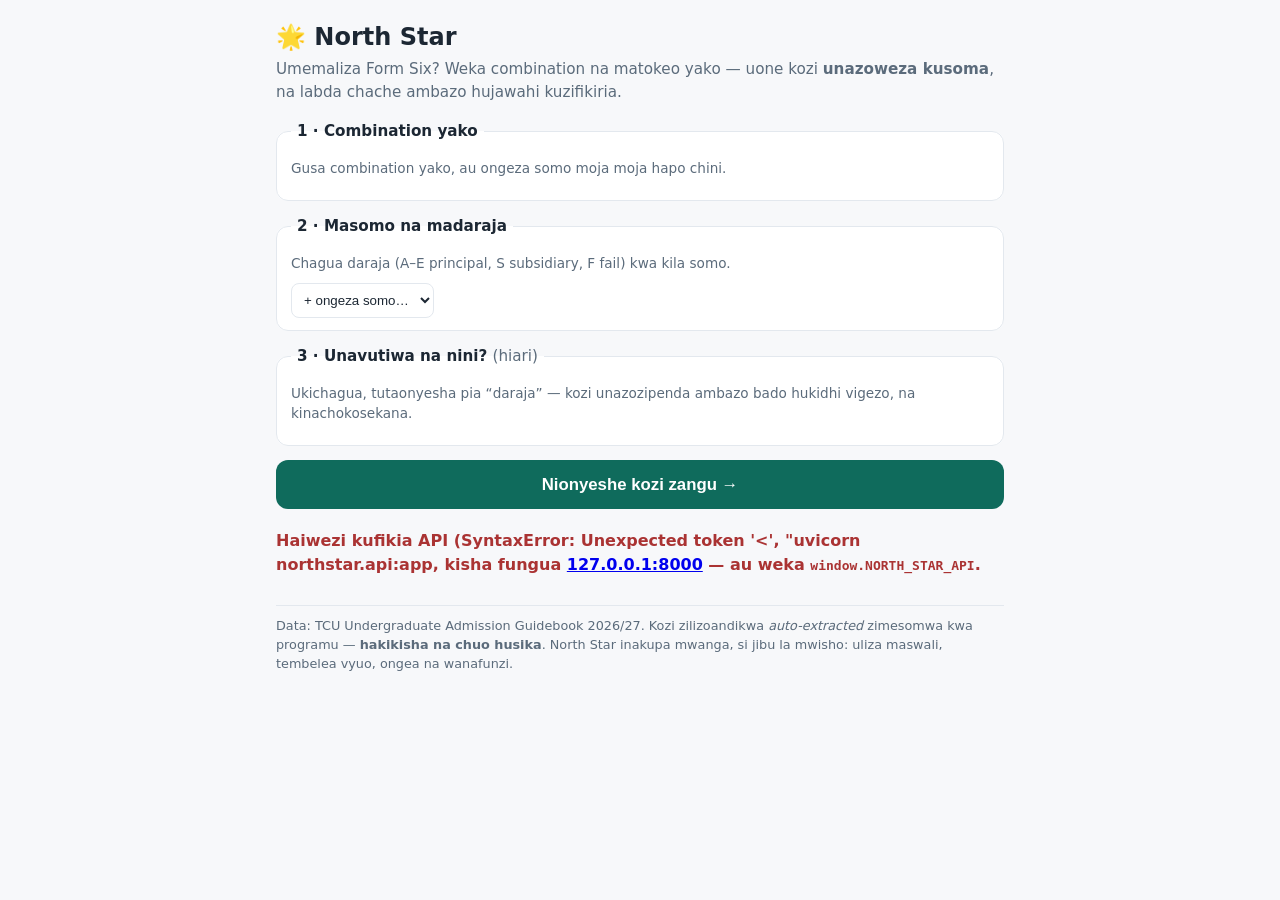
==== web/index.html @ c8abc490 "Move web client out of the backend package; document the project - web/index.html is now its own del" ====
<!doctype html>
<html lang="en">
<head>
<meta charset="utf-8">
<meta name="viewport" content="width=device-width, initial-scale=1">
<title>North Star — chagua kozi yako kwa hekima</title>
<link rel="icon" href="data:image/svg+xml,<svg xmlns='http://www.w3.org/2000/svg' viewBox='0 0 100 100'><text y='.9em' font-size='90'>🌟</text></svg>">
<style>
  :root{
    --bg:#f7f8fa; --card:#ffffff; --ink:#1c2733; --muted:#5b6b7b;
    --line:#e3e8ee; --accent:#0f6b5c; --accent-ink:#ffffff;
    --gold:#b7791f; --bad:#a33; --chip:#eef2f6;
  }
  @media (prefers-color-scheme: dark){
    :root{ --bg:#12181f; --card:#1a222b; --ink:#e8eef4; --muted:#93a3b3;
           --line:#2a3541; --accent:#2fa08c; --chip:#232e3a; --gold:#d9a441; }
  }
  *{box-sizing:border-box} body{margin:0;font-family:system-ui,-apple-system,"Segoe UI",Roboto,sans-serif;
    background:var(--bg);color:var(--ink);line-height:1.5}
  .wrap{max-width:760px;margin:0 auto;padding:16px}
  header h1{font-size:1.5rem;margin:.2rem 0}
  header p{color:var(--muted);margin:.2rem 0 1rem;font-size:.95rem}
  fieldset{border:1px solid var(--line);border-radius:12px;background:var(--card);
    padding:12px 14px;margin:0 0 14px}
  legend{font-weight:600;font-size:.95rem;padding:0 6px}
  .hint{color:var(--muted);font-size:.85rem;margin:.2rem 0 .6rem}
  .chips{display:flex;flex-wrap:wrap;gap:8px}
  .chip{border:1px solid var(--line);background:var(--chip);color:var(--ink);
    border-radius:999px;padding:.45rem .9rem;font-size:.9rem;cursor:pointer}
  .chip[aria-pressed="true"]{background:var(--accent);color:var(--accent-ink);border-color:var(--accent)}
  .subject-row{display:flex;align-items:center;gap:10px;padding:.35rem 0;border-bottom:1px dashed var(--line)}
  .subject-row:last-child{border-bottom:none}
  .subject-row .name{flex:1;font-size:.95rem}
  .grades{display:flex;gap:4px}
  .grades button{width:2.1rem;height:2.1rem;border-radius:8px;border:1px solid var(--line);
    background:var(--chip);color:var(--ink);cursor:pointer;font-weight:600}
  .grades button[aria-pressed="true"]{background:var(--accent);color:var(--accent-ink);border-color:var(--accent)}
  .rm{border:none;background:none;color:var(--bad);font-size:1.1rem;cursor:pointer}
  select{padding:.5rem;border-radius:8px;border:1px solid var(--line);background:var(--card);color:var(--ink);max-width:100%}
  .go{display:block;width:100%;padding:.9rem;border:none;border-radius:12px;background:var(--accent);
    color:var(--accent-ink);font-size:1.05rem;font-weight:700;cursor:pointer;margin:6px 0 20px}
  .go:disabled{opacity:.5}
  .summary{color:var(--muted);font-size:.92rem;margin-bottom:10px}
  h2.group{font-size:1.05rem;margin:22px 0 4px;display:flex;align-items:baseline;gap:8px}
  h2.group .count{color:var(--muted);font-weight:500;font-size:.85rem}
  .groupdesc{color:var(--muted);font-size:.85rem;margin:0 0 10px}
  .card{background:var(--card);border:1px solid var(--line);border-radius:12px;margin-bottom:10px;overflow:hidden}
  .card summary{list-style:none;cursor:pointer;padding:12px 14px;display:block}
  .card summary::-webkit-details-marker{display:none}
  .card .title{font-weight:600}
  .card .sub{color:var(--muted);font-size:.86rem;margin-top:2px}
  .badges{margin-top:6px;display:flex;flex-wrap:wrap;gap:6px}
  .badge{font-size:.74rem;border-radius:6px;padding:.12rem .5rem;background:var(--chip);color:var(--muted)}
  .badge.match{background:var(--accent);color:var(--accent-ink)}
  .badge.auto{border:1px solid var(--gold);color:var(--gold);background:transparent}
  .body{padding:0 14px 12px;border-top:1px dashed var(--line);font-size:.9rem}
  .body h4{margin:.8rem 0 .3rem;font-size:.85rem;text-transform:uppercase;letter-spacing:.03em;color:var(--muted)}
  .body ul{margin:.2rem 0;padding-left:1.2rem}
  .body .ok::marker{color:var(--accent)}
  .facts{display:grid;grid-template-columns:auto 1fr;gap:.15rem .8rem}
  .facts dt{color:var(--muted)} .facts dd{margin:0}
  .src{color:var(--muted);font-size:.8rem;margin-top:.6rem}
  .more{width:100%;padding:.6rem;border:1px dashed var(--line);border-radius:10px;background:none;
    color:var(--accent);cursor:pointer;font-size:.9rem;margin:2px 0 6px}
  .err{color:var(--bad);font-weight:600}
  footer{color:var(--muted);font-size:.8rem;margin:28px 0 12px;border-top:1px solid var(--line);padding-top:10px}
</style>
</head>
<body>
<div class="wrap">
  <header>
    <h1>🌟 North Star</h1>
    <p>Umemaliza Form Six? Weka combination na matokeo yako — uone kozi <b>unazoweza kusoma</b>, na labda chache ambazo hujawahi kuzifikiria.</p>
  </header>

  <form id="f">
    <fieldset>
      <legend>1 · Combination yako</legend>
      <p class="hint">Gusa combination yako, au ongeza somo moja moja hapo chini.</p>
      <div class="chips" id="combos"></div>
    </fieldset>

    <fieldset>
      <legend>2 · Masomo na madaraja</legend>
      <p class="hint">Chagua daraja (A–E principal, S subsidiary, F fail) kwa kila somo.</p>
      <div id="subjects"></div>
      <select id="addsub"><option value="">+ ongeza somo…</option></select>
    </fieldset>

    <fieldset>
      <legend>3 · Unavutiwa na nini? <span style="font-weight:400;color:var(--muted)">(hiari)</span></legend>
      <p class="hint">Ukichagua, tutaonyesha pia “daraja” — kozi unazozipenda ambazo bado hukidhi vigezo, na kinachokosekana.</p>
      <div class="chips" id="interests"></div>
    </fieldset>

    <button class="go" id="go" type="submit">Nionyeshe kozi zangu →</button>
  </form>

  <div id="out"></div>

  <footer>
    Data: TCU Undergraduate Admission Guidebook 2026/27. Kozi zilizoandikwa
    <i>auto-extracted</i> zimesomwa kwa programu — <b>hakikisha na chuo husika</b>.
    North Star inakupa mwanga, si jibu la mwisho: uliza maswali, tembelea vyuo, ongea na wanafunzi.
  </footer>
</div>

<script>
// Where the North Star API lives. Empty = same origin (the backend serves this
// page at /). Set window.NORTH_STAR_API before this script — or edit here — to
// point the client at an API hosted elsewhere, e.g. "http://127.0.0.1:8000".
const API = (window.NORTH_STAR_API ?? '').replace(/\/$/, '');
const url = path => API ? `${API}/${path}` : path;

const state = { grades:{}, interests:new Set(), ref:null };
const $ = s => document.querySelector(s);

async function boot(){
  const [sub, com, int_] = await Promise.all([
    fetch(url('subjects')).then(r=>r.json()),
    fetch(url('combinations')).then(r=>r.json()),
    fetch(url('interests')).then(r=>r.json()),
  ]);
  state.ref = { subjects:Object.fromEntries(sub.subjects.map(s=>[s.id,s.name])),
                grades:sub.grades, combos:com.combinations, areas:int_.areas };
  const combos = $('#combos');
  for(const c of state.ref.combos){
    const b = document.createElement('button');
    b.type='button'; b.className='chip'; b.textContent=c.code; b.title=c.name;
    b.setAttribute('aria-pressed','false');
    b.onclick = ()=>{ pickCombo(c); refreshCombos(c.code); };
    combos.appendChild(b);
  }
  const AREA_SW = {ideas:'Mawazo & ubunifu', people:'Watu & kusaidia', data:'Takwimu & biashara', things:'Vifaa & mashine'};
  const ints = $('#interests');
  for(const a of state.ref.areas){
    const b = document.createElement('button');
    b.type='button'; b.className='chip'; b.setAttribute('aria-pressed','false');
    b.textContent = `${a.name} · ${AREA_SW[a.id]||''}`;
    b.title = a.description;
    b.onclick = ()=>{ state.interests.has(a.id)?state.interests.delete(a.id):state.interests.add(a.id);
                      b.setAttribute('aria-pressed', state.interests.has(a.id)); };
    ints.appendChild(b);
  }
  const add = $('#addsub');
  for(const [id,name] of Object.entries(state.ref.subjects)){
    add.add(new Option(name,id));
  }
  add.onchange = ()=>{ if(add.value){ setGrade(add.value, null); add.value=''; } };
}
function refreshCombos(active){
  for(const b of $('#combos').children) b.setAttribute('aria-pressed', String(b.textContent===active));
}
function pickCombo(c){
  state.grades = {}; for(const s of c.subjects) state.grades[s]=null; renderSubjects();
}
function setGrade(sid, g){ state.grades[sid]=g; renderSubjects(); }
function renderSubjects(){
  const host = $('#subjects'); host.innerHTML='';
  for(const [sid,g] of Object.entries(state.grades)){
    const row = document.createElement('div'); row.className='subject-row';
    const nm = document.createElement('div'); nm.className='name'; nm.textContent=state.ref.subjects[sid]||sid;
    const gr = document.createElement('div'); gr.className='grades';
    for(const letter of state.ref.grades){
      const b=document.createElement('button'); b.type='button'; b.textContent=letter;
      b.setAttribute('aria-pressed', String(g===letter));
      b.onclick=()=>setGrade(sid, letter); gr.appendChild(b);
    }
    const rm=document.createElement('button'); rm.type='button'; rm.className='rm'; rm.textContent='✕';
    rm.title='ondoa somo'; rm.onclick=()=>{ delete state.grades[sid]; renderSubjects(); };
    row.append(nm,gr,rm); host.appendChild(row);
  }
}
const GROUPS = [
  ['for_you','Kwa ajili yako · For you','Unakidhi vigezo na una nguvu kwenye masomo yanayohitajika.'],
  ['discoveries','Ugunduzi · Discoveries','Milango ambayo nguvu zako zinafungua — labda hujawahi kuifikiria.'],
  ['bridge','Daraja · The bridge','Unazovutiwa nazo lakini bado huna vigezo — hiki ndicho kinachokosekana.'],
  ['other_eligible','Nyingine unazostahili · Other eligible','Pia unakidhi vigezo vya hizi.'],
];
$('#f').onsubmit = async (e)=>{
  e.preventDefault();
  const grades = Object.fromEntries(Object.entries(state.grades).filter(([,g])=>g));
  const out = $('#out');
  if(!Object.keys(grades).length){ out.innerHTML='<p class="err">Weka angalau somo moja na daraja lake.</p>'; return; }
  $('#go').disabled = true; out.innerHTML = '<p class="summary">Inatafuta…</p>';
  try{
    const body = { grades };
    if(state.interests.size) body.interests=[...state.interests];
    const r = await fetch(url('match'),{method:'POST',headers:{'content-type':'application/json'},body:JSON.stringify(body)});
    const data = await r.json();
    if(!r.ok){ out.innerHTML = `<p class="err">${(data.detail||[]).join('; ')||'Hitilafu.'}</p>`; return; }
    render(data, out);
  } catch(err){ out.innerHTML = `<p class="err">Network error: ${err}</p>`; }
  finally { $('#go').disabled=false; }
};
function render(data, out){
  out.innerHTML='';
  const c = data.counts;
  const p = document.createElement('p'); p.className='summary';
  p.textContent = `Kozi ${c.eligible} unazokidhi vigezo` +
    (c.bridge!=null?` · daraja ${c.bridge}`:'') + ` · (hazikufikiwa: ${c.not_eligible})`;
  out.appendChild(p);
  for(const [key,title,desc] of GROUPS){
    const list = data.groups[key]; if(!list || !list.length) continue;
    const h = document.createElement('h2'); h.className='group';
    h.innerHTML = `${title} <span class="count">${list.length}</span>`;
    const d = document.createElement('p'); d.className='groupdesc'; d.textContent=desc;
    out.append(h,d);
    const N = 6;
    list.slice(0,N).forEach(r=>out.appendChild(card(r)));
    if(list.length>N){
      const more=document.createElement('button'); more.className='more';
      more.textContent=`Onyesha zote ${list.length}…`;
      more.onclick=()=>{ list.slice(N).forEach(r=>more.before(card(r))); more.remove(); };
      out.appendChild(more);
    }
  }
}
function card(r){
  const p=r.programme;
  const det=document.createElement('details'); det.className='card';
  const pct=Math.round(r.strength*100);
  const badges=[];
  if(r.interest_match) badges.push(`<span class="badge match">inalingana na: ${r.interest_match.join(', ')}</span>`);
  if(r.eligible) badges.push(`<span class="badge">nguvu ${pct}%</span>`);
  if(p.duration_years) badges.push(`<span class="badge">miaka ${p.duration_years}</span>`);
  if(p.capacity) badges.push(`<span class="badge">nafasi ${p.capacity}</span>`);
  if(p.machine_parsed) badges.push(`<span class="badge auto">auto-extracted · hakikisha</span>`);
  det.innerHTML = `
    <summary>
      <div class="title">${p.name}</div>
      <div class="sub">${p.institution} · ${p.location||''}</div>
      <div class="badges">${badges.join('')}</div>
    </summary>
    <div class="body">
      <h4>${r.eligible?'Kwa nini unastahili':'Kinachokosekana'}</h4>
      <ul>${r.reasons.map(x=>`<li class="${x.ok?'ok':''}">${x.detail}</li>`).join('')}</ul>
      ${p.additional_requirements.length?`<h4>Vigezo vya ziada (hakikisha mwenyewe)</h4>
        <ul>${p.additional_requirements.map(t=>`<li>${t}</li>`).join('')}</ul>`:''}
      <h4>Kuhusu kozi</h4>
      <dl class="facts">
        <dt>Ni nini?</dt><dd>${p.checklist.what_is_it??'—'}</dd>
        <dt>Gharama</dt><dd>${p.checklist.cost??'—'}</dd>
        <dt>Muda hadi ajira</dt><dd>${p.checklist.time_to_employment??'—'}</dd>
        <dt>Mshahara</dt><dd>${p.checklist.salary??'—'}</dd>
      </dl>
      <div class="src">Chanzo: ${p.source} · Vigezo kamili: “${p.requirement_text}”</div>
    </div>`;
  return det;
}
boot().catch(err => {
  $('#out').innerHTML = `<p class="err">Haiwezi kufikia API (${err}). ` +
    `Washa backend: <code>uvicorn northstar.api:app</code>, kisha fungua ` +
    `<a href="http://127.0.0.1:8000/">127.0.0.1:8000</a> — au weka ` +
    `<code>window.NORTH_STAR_API</code>.</p>`;
});
</script>
</body>
</html>
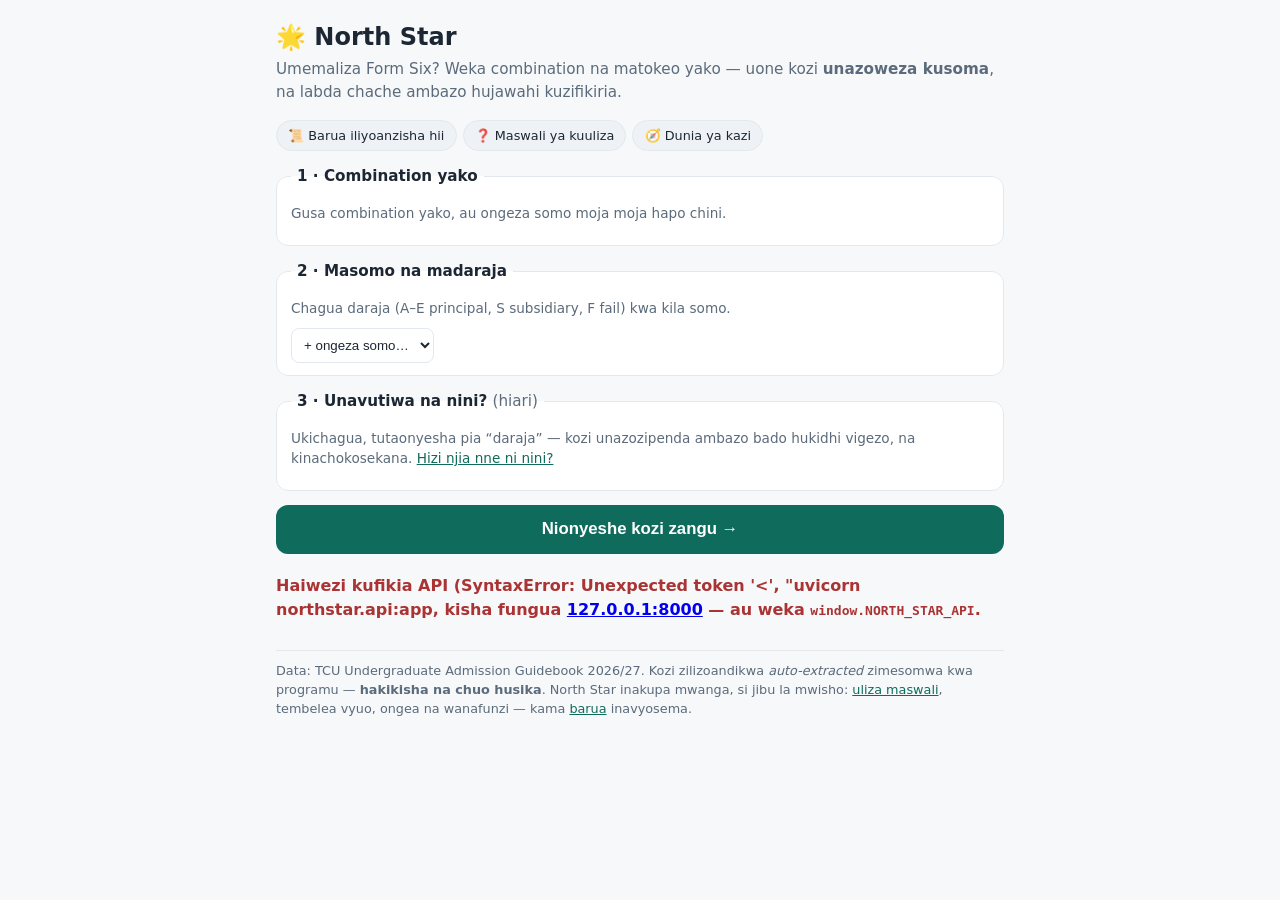
==== commit 66a13f9c: "Add guidance pages: what the engine can't answer, the student can Ahmad's call: whatever the engine " ====
--- a/web/index.html
+++ b/web/index.html
@@ -1,5 +1,5 @@
 <!doctype html>
-<html lang="en">
+<html lang="sw">
 <head>
 <meta charset="utf-8">
 <meta name="viewport" content="width=device-width, initial-scale=1">
@@ -53,6 +53,9 @@
   .badge{font-size:.74rem;border-radius:6px;padding:.12rem .5rem;background:var(--chip);color:var(--muted)}
   .badge.match{background:var(--accent);color:var(--accent-ink)}
   .badge.auto{border:1px solid var(--gold);color:var(--gold);background:transparent}
+  .badge.cond{border:1px solid var(--gold);color:var(--gold);background:transparent;font-weight:600}
+  .body .cond-note{border-left:3px solid var(--gold);padding:.4rem .6rem;margin:.6rem 0;
+    background:color-mix(in srgb, var(--gold) 8%, transparent);border-radius:0 6px 6px 0}
   .body{padding:0 14px 12px;border-top:1px dashed var(--line);font-size:.9rem}
   .body h4{margin:.8rem 0 .3rem;font-size:.85rem;text-transform:uppercase;letter-spacing:.03em;color:var(--muted)}
   .body ul{margin:.2rem 0;padding-left:1.2rem}
@@ -63,6 +66,13 @@
   .more{width:100%;padding:.6rem;border:1px dashed var(--line);border-radius:10px;background:none;
     color:var(--accent);cursor:pointer;font-size:.9rem;margin:2px 0 6px}
   .err{color:var(--bad);font-weight:600}
+  .unknown{color:var(--muted);font-style:italic}
+  .unknown a{color:var(--accent)}
+  .ask{margin:.7rem 0 0;font-size:.85rem;color:var(--muted)}
+  .ask a{color:var(--accent);font-weight:600;white-space:nowrap}
+  .topnav{display:flex;gap:6px;flex-wrap:wrap;margin:0 0 14px}
+  .topnav a{font-size:.8rem;text-decoration:none;color:var(--ink);background:var(--chip);
+    border:1px solid var(--line);border-radius:999px;padding:.3rem .7rem}
   footer{color:var(--muted);font-size:.8rem;margin:28px 0 12px;border-top:1px solid var(--line);padding-top:10px}
 </style>
 </head>
@@ -71,6 +81,11 @@
   <header>
     <h1>🌟 North Star</h1>
     <p>Umemaliza Form Six? Weka combination na matokeo yako — uone kozi <b>unazoweza kusoma</b>, na labda chache ambazo hujawahi kuzifikiria.</p>
+    <div class="topnav">
+      <a href="barua">📜 Barua iliyoanzisha hii</a>
+      <a href="maswali">❓ Maswali ya kuuliza</a>
+      <a href="dunia-ya-kazi">🧭 Dunia ya kazi</a>
+    </div>
   </header>
 
   <form id="f">
@@ -89,7 +104,8 @@
 
     <fieldset>
       <legend>3 · Unavutiwa na nini? <span style="font-weight:400;color:var(--muted)">(hiari)</span></legend>
-      <p class="hint">Ukichagua, tutaonyesha pia “daraja” — kozi unazozipenda ambazo bado hukidhi vigezo, na kinachokosekana.</p>
+      <p class="hint">Ukichagua, tutaonyesha pia “daraja” — kozi unazozipenda ambazo bado hukidhi vigezo, na kinachokosekana.
+        <a href="dunia-ya-kazi" style="color:var(--accent)">Hizi njia nne ni nini?</a></p>
       <div class="chips" id="interests"></div>
     </fieldset>
 
@@ -101,11 +117,24 @@
   <footer>
     Data: TCU Undergraduate Admission Guidebook 2026/27. Kozi zilizoandikwa
     <i>auto-extracted</i> zimesomwa kwa programu — <b>hakikisha na chuo husika</b>.
-    North Star inakupa mwanga, si jibu la mwisho: uliza maswali, tembelea vyuo, ongea na wanafunzi.
+    North Star inakupa mwanga, si jibu la mwisho: <a href="maswali" style="color:var(--accent)">uliza maswali</a>,
+    tembelea vyuo, ongea na wanafunzi — kama <a href="barua" style="color:var(--accent)">barua</a> inavyosema.
   </footer>
 </div>
 
 <script>
+// Everything below is interpolated into innerHTML. Most of it is
+// machine-extracted guidebook text, so "the source PDF happens to contain no
+// angle brackets" is not a safety property worth relying on — escape it.
+const esc = v => (v == null ? '' : String(v).replace(/[&<>"']/g,
+  c => ({'&':'&amp;','<':'&lt;','>':'&gt;','"':'&quot;',"'":'&#39;'}[c])));
+
+// An unknown fact is not a broken field — it is the thing the student has to
+// go and ask. Say so, rather than printing a dash and moving on.
+const fact = v => v == null
+  ? '<span class="unknown">hatujui — <a href="maswali">uliza</a></span>'
+  : esc(v);
+
 // Where the North Star API lives. Empty = same origin (the backend serves this
 // page at /). Set window.NORTH_STAR_API before this script — or edit here — to
 // point the client at an API hosted elsewhere, e.g. "http://127.0.0.1:8000".
@@ -188,9 +217,9 @@
     if(state.interests.size) body.interests=[...state.interests];
     const r = await fetch(url('match'),{method:'POST',headers:{'content-type':'application/json'},body:JSON.stringify(body)});
     const data = await r.json();
-    if(!r.ok){ out.innerHTML = `<p class="err">${(data.detail||[]).join('; ')||'Hitilafu.'}</p>`; return; }
+    if(!r.ok){ out.innerHTML = `<p class="err">${esc((data.detail||[]).join('; ')||'Hitilafu.')}</p>`; return; }
     render(data, out);
-  } catch(err){ out.innerHTML = `<p class="err">Network error: ${err}</p>`; }
+  } catch(err){ out.innerHTML = `<p class="err">Network error: ${esc(err)}</p>`; }
   finally { $('#go').disabled=false; }
 };
 function render(data, out){
@@ -203,7 +232,7 @@
   for(const [key,title,desc] of GROUPS){
     const list = data.groups[key]; if(!list || !list.length) continue;
     const h = document.createElement('h2'); h.className='group';
-    h.innerHTML = `${title} <span class="count">${list.length}</span>`;
+    h.innerHTML = `${esc(title)} <span class="count">${list.length}</span>`;
     const d = document.createElement('p'); d.className='groupdesc'; d.textContent=desc;
     out.append(h,d);
     const N = 6;
@@ -221,30 +250,36 @@
   const det=document.createElement('details'); det.className='card';
   const pct=Math.round(r.strength*100);
   const badges=[];
-  if(r.interest_match) badges.push(`<span class="badge match">inalingana na: ${r.interest_match.join(', ')}</span>`);
+  if(r.interest_match) badges.push(`<span class="badge match">inalingana na: ${esc(r.interest_match.join(', '))}</span>`);
+  if(r.conditional) badges.push(`<span class="badge cond">unastahili KAMA… · conditional</span>`);
   if(r.eligible) badges.push(`<span class="badge">nguvu ${pct}%</span>`);
   if(p.duration_years) badges.push(`<span class="badge">miaka ${p.duration_years}</span>`);
   if(p.capacity) badges.push(`<span class="badge">nafasi ${p.capacity}</span>`);
   if(p.machine_parsed) badges.push(`<span class="badge auto">auto-extracted · hakikisha</span>`);
   det.innerHTML = `
     <summary>
-      <div class="title">${p.name}</div>
-      <div class="sub">${p.institution} · ${p.location||''}</div>
+      <div class="title">${esc(p.name)}</div>
+      <div class="sub">${esc(p.institution)} · ${esc(p.location||'')}</div>
       <div class="badges">${badges.join('')}</div>
     </summary>
     <div class="body">
-      <h4>${r.eligible?'Kwa nini unastahili':'Kinachokosekana'}</h4>
-      <ul>${r.reasons.map(x=>`<li class="${x.ok?'ok':''}">${x.detail}</li>`).join('')}</ul>
+      <h4>${r.eligible?(r.conditional?'Unastahili, KAMA masharti haya yametimia':'Kwa nini unastahili'):'Kinachokosekana'}</h4>
+      <ul>${r.reasons.filter(x=>x.rule!=='unverified_condition').map(x=>`<li class="${x.ok?'ok':''}">${esc(x.detail)}</li>`).join('')}</ul>
+      ${r.conditional?`<div class="cond-note"><b>Hatuwezi kuthibitisha haya</b> (yako nje ya taarifa tulizonazo za A-Level):
+        <ul>${r.unverified_conditions.map(t=>`<li>${esc(t)}</li>`).join('')}</ul>
+        Hakikisha mwenyewe kabla ya kuomba.</div>`:''}
       ${p.additional_requirements.length?`<h4>Vigezo vya ziada (hakikisha mwenyewe)</h4>
-        <ul>${p.additional_requirements.map(t=>`<li>${t}</li>`).join('')}</ul>`:''}
+        <ul>${p.additional_requirements.map(t=>`<li>${esc(t)}</li>`).join('')}</ul>`:''}
       <h4>Kuhusu kozi</h4>
       <dl class="facts">
-        <dt>Ni nini?</dt><dd>${p.checklist.what_is_it??'—'}</dd>
-        <dt>Gharama</dt><dd>${p.checklist.cost??'—'}</dd>
-        <dt>Muda hadi ajira</dt><dd>${p.checklist.time_to_employment??'—'}</dd>
-        <dt>Mshahara</dt><dd>${p.checklist.salary??'—'}</dd>
+        <dt>Ni nini?</dt><dd>${fact(p.checklist.what_is_it)}</dd>
+        <dt>Gharama</dt><dd>${fact(p.checklist.cost)}</dd>
+        <dt>Muda hadi ajira</dt><dd>${fact(p.checklist.time_to_employment)}</dd>
+        <dt>Mshahara</dt><dd>${fact(p.checklist.salary)}</dd>
       </dl>
-      <div class="src">Chanzo: ${p.source} · Vigezo kamili: “${p.requirement_text}”</div>
+      <p class="ask">Hatujui haya yote — hayapo kwenye kitabu cha TCU.
+        <a href="maswali">Chukua maswali ya kuuliza →</a></p>
+      <div class="src">Chanzo: ${esc(p.source)} · Vigezo kamili: “${esc(p.requirement_text)}”</div>
     </div>`;
   return det;
 }
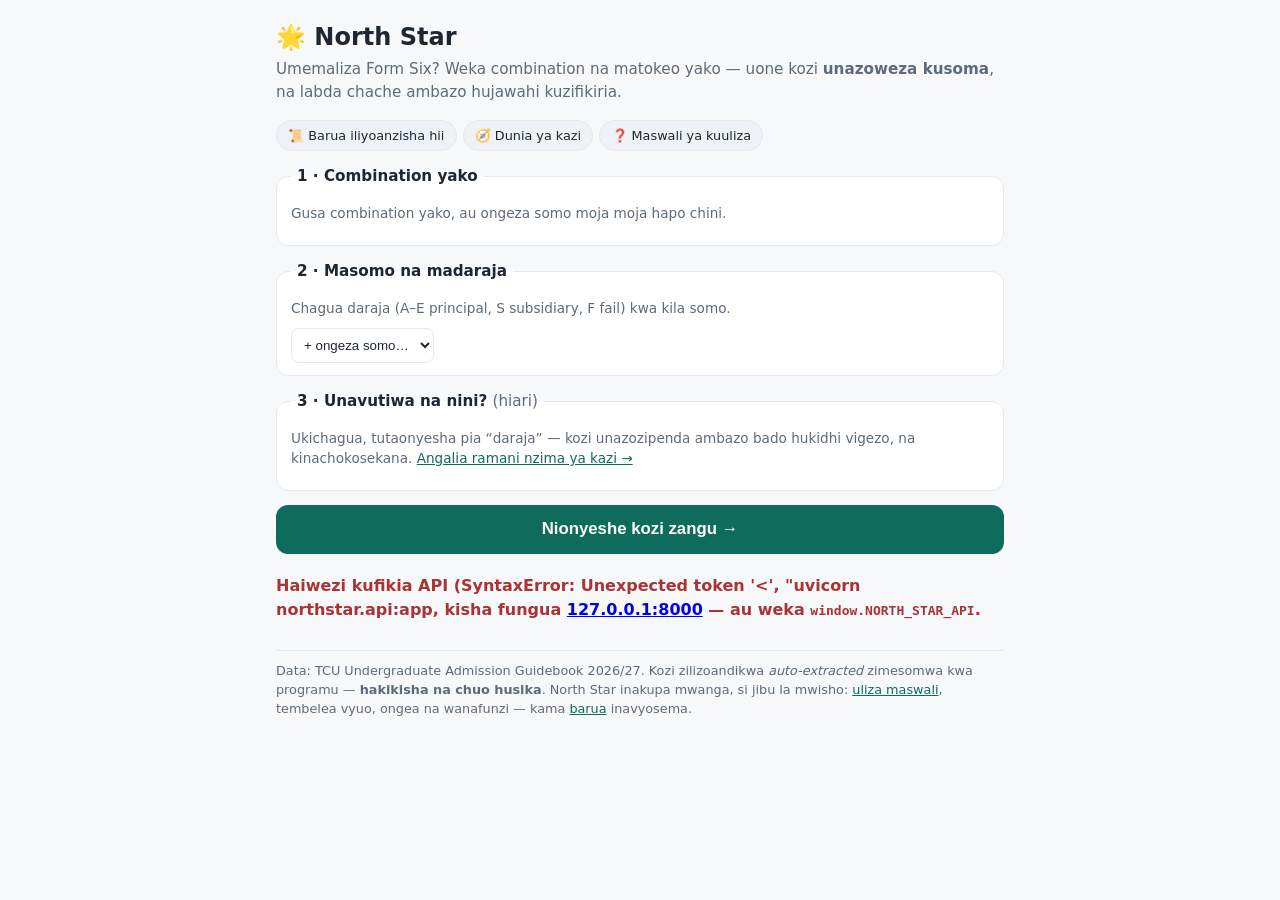
==== commit d42bb623: "Show the whole World of Work map before asking the questions The interests picker offered four bare " ====
--- a/web/index.html
+++ b/web/index.html
@@ -83,8 +83,8 @@
     <p>Umemaliza Form Six? Weka combination na matokeo yako — uone kozi <b>unazoweza kusoma</b>, na labda chache ambazo hujawahi kuzifikiria.</p>
     <div class="topnav">
       <a href="barua">📜 Barua iliyoanzisha hii</a>
+      <a href="dunia-ya-kazi">🧭 Dunia ya kazi</a>
       <a href="maswali">❓ Maswali ya kuuliza</a>
-      <a href="dunia-ya-kazi">🧭 Dunia ya kazi</a>
     </div>
   </header>
 
@@ -105,7 +105,7 @@
     <fieldset>
       <legend>3 · Unavutiwa na nini? <span style="font-weight:400;color:var(--muted)">(hiari)</span></legend>
       <p class="hint">Ukichagua, tutaonyesha pia “daraja” — kozi unazozipenda ambazo bado hukidhi vigezo, na kinachokosekana.
-        <a href="dunia-ya-kazi" style="color:var(--accent)">Hizi njia nne ni nini?</a></p>
+        <a href="dunia-ya-kazi" style="color:var(--accent)">Angalia ramani nzima ya kazi →</a></p>
       <div class="chips" id="interests"></div>
     </fieldset>
 
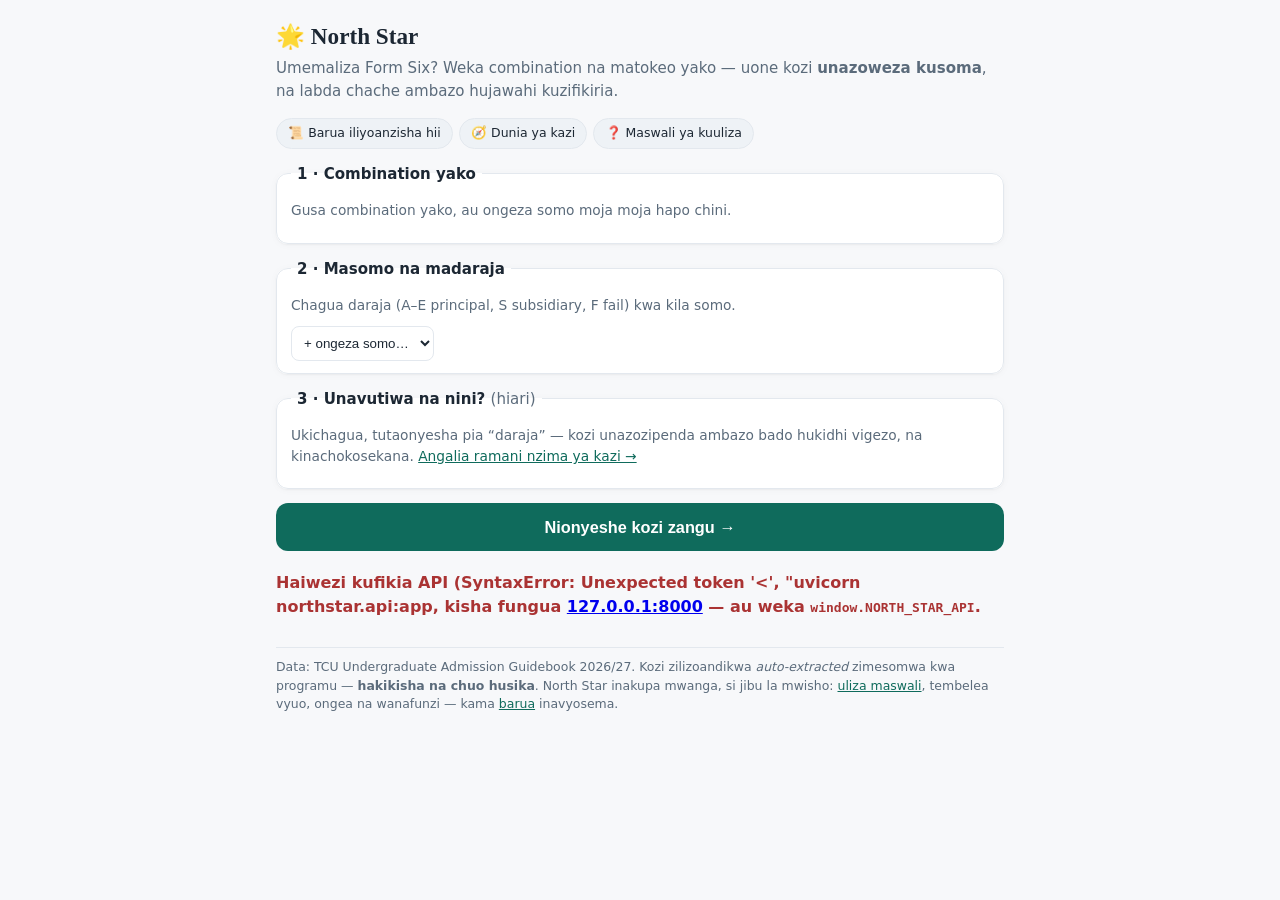
==== commit 6ca9e7ba: "Give the pages a design system: type scale, elevation, display serif Measured before this change: 20" ====
--- a/web/index.html
+++ b/web/index.html
@@ -10,70 +10,105 @@
     --bg:#f7f8fa; --card:#ffffff; --ink:#1c2733; --muted:#5b6b7b;
     --line:#e3e8ee; --accent:#0f6b5c; --accent-ink:#ffffff;
     --gold:#b7791f; --bad:#a33; --chip:#eef2f6;
+    /* --- design tokens -------------------------------------------------
+       Six type steps, reused everywhere. There were 20 ad-hoc font sizes across
+       these four pages and zero shadows, which is the measurable reason they
+       read as unconsidered — not the colours, not the layout.
+       Radius decreases as you nest inward: container -> item -> chip. */
+    --fs-xs:.78rem; --fs-sm:.86rem; --fs-md:.94rem;
+    --fs-lg:1.02rem; --fs-xl:1.12rem; --fs-2xl:1.45rem;
+    --r-sm:8px; --r-md:12px; --r-lg:16px; --r-pill:999px;
+    --shadow:0 1px 2px rgb(0 0 0/.04), 0 1px 8px rgb(0 0 0/.03);
+    /* Georgia ships on effectively every device: editorial character for zero
+       bytes and no external request. Headings only. */
+    --font-display:Georgia,"Times New Roman",serif;
   }
   @media (prefers-color-scheme: dark){
     :root{ --bg:#12181f; --card:#1a222b; --ink:#e8eef4; --muted:#93a3b3;
-           --line:#2a3541; --accent:#2fa08c; --chip:#232e3a; --gold:#d9a441; }
+           --line:#2a3541; --accent:#2fa08c; --chip:#232e3a; --gold:#d9a441;
+           --shadow:inset 0 1px 0 rgb(255 255 255/.04), 0 1px 10px rgb(0 0 0/.30);
+  }
   }
   *{box-sizing:border-box} body{margin:0;font-family:system-ui,-apple-system,"Segoe UI",Roboto,sans-serif;
     background:var(--bg);color:var(--ink);line-height:1.5}
   .wrap{max-width:760px;margin:0 auto;padding:16px}
-  header h1{font-size:1.5rem;margin:.2rem 0}
-  header p{color:var(--muted);margin:.2rem 0 1rem;font-size:.95rem}
-  fieldset{border:1px solid var(--line);border-radius:12px;background:var(--card);
-    padding:12px 14px;margin:0 0 14px}
-  legend{font-weight:600;font-size:.95rem;padding:0 6px}
-  .hint{color:var(--muted);font-size:.85rem;margin:.2rem 0 .6rem}
+  header h1{font-family:var(--font-display);font-size:var(--fs-2xl);margin:.2rem 0}
+  header p{color:var(--muted);margin:.2rem 0 1rem;font-size:var(--fs-md)}
+  fieldset{border:1px solid var(--line);border-radius:var(--r-md);background:var(--card);
+    padding:12px 14px;margin:0 0 14px;box-shadow:var(--shadow)}
+  legend{font-weight:600;font-size:var(--fs-md);padding:0 6px}
+  .hint{color:var(--muted);font-size:var(--fs-sm);margin:.2rem 0 .6rem}
   .chips{display:flex;flex-wrap:wrap;gap:8px}
   .chip{border:1px solid var(--line);background:var(--chip);color:var(--ink);
-    border-radius:999px;padding:.45rem .9rem;font-size:.9rem;cursor:pointer}
+    border-radius:var(--r-pill);padding:.45rem .9rem;font-size:var(--fs-md);cursor:pointer}
   .chip[aria-pressed="true"]{background:var(--accent);color:var(--accent-ink);border-color:var(--accent)}
-  .subject-row{display:flex;align-items:center;gap:10px;padding:.35rem 0;border-bottom:1px dashed var(--line)}
+  /* Wraps rather than overflowing: seven grade buttons plus the remove control
+     do not fit beside a subject name on a 360px phone, which is the width most
+     of this audience actually has. */
+  .subject-row{display:flex;align-items:center;gap:10px;padding:.35rem 0;
+    border-bottom:1px dashed var(--line);flex-wrap:wrap}
   .subject-row:last-child{border-bottom:none}
-  .subject-row .name{flex:1;font-size:.95rem}
-  .grades{display:flex;gap:4px}
-  .grades button{width:2.1rem;height:2.1rem;border-radius:8px;border:1px solid var(--line);
+  .subject-row .name{flex:1 1 100%;font-size:var(--fs-md);min-width:0}
+  .grades{display:flex;gap:4px;flex:1 1 auto;flex-wrap:wrap}
+  .grades button{width:2.1rem;height:2.1rem;border-radius:var(--r-sm);border:1px solid var(--line);
     background:var(--chip);color:var(--ink);cursor:pointer;font-weight:600}
   .grades button[aria-pressed="true"]{background:var(--accent);color:var(--accent-ink);border-color:var(--accent)}
-  .rm{border:none;background:none;color:var(--bad);font-size:1.1rem;cursor:pointer}
-  select{padding:.5rem;border-radius:8px;border:1px solid var(--line);background:var(--card);color:var(--ink);max-width:100%}
-  .go{display:block;width:100%;padding:.9rem;border:none;border-radius:12px;background:var(--accent);
-    color:var(--accent-ink);font-size:1.05rem;font-weight:700;cursor:pointer;margin:6px 0 20px}
+  .rm{border:none;background:none;color:var(--bad);font-size:var(--fs-xl);cursor:pointer}
+  select{padding:.5rem;border-radius:var(--r-sm);border:1px solid var(--line);background:var(--card);color:var(--ink);max-width:100%}
+  .go{display:block;width:100%;padding:.9rem;border:none;border-radius:var(--r-md);background:var(--accent);
+    color:var(--accent-ink);font-size:var(--fs-lg);font-weight:700;cursor:pointer;margin:6px 0 20px}
   .go:disabled{opacity:.5}
-  .summary{color:var(--muted);font-size:.92rem;margin-bottom:10px}
-  h2.group{font-size:1.05rem;margin:22px 0 4px;display:flex;align-items:baseline;gap:8px}
-  h2.group .count{color:var(--muted);font-weight:500;font-size:.85rem}
-  .groupdesc{color:var(--muted);font-size:.85rem;margin:0 0 10px}
-  .card{background:var(--card);border:1px solid var(--line);border-radius:12px;margin-bottom:10px;overflow:hidden}
-  .card summary{list-style:none;cursor:pointer;padding:12px 14px;display:block}
+  .summary{color:var(--muted);font-size:var(--fs-md);margin-bottom:10px}
+  h2.group{font-family:var(--font-display);font-size:var(--fs-lg);margin:22px 0 4px;display:flex;align-items:baseline;gap:8px}
+  h2.group .count{color:var(--muted);font-weight:500;font-size:var(--fs-sm)}
+  .groupdesc{color:var(--muted);font-size:var(--fs-sm);margin:0 0 10px}
+  .card{background:var(--card);border:1px solid var(--line);border-radius:var(--r-md);margin-bottom:10px;overflow:hidden;box-shadow:var(--shadow)}
+  .card summary{list-style:none;cursor:pointer;padding:12px 14px;display:block;position:relative}
   .card summary::-webkit-details-marker{display:none}
-  .card .title{font-weight:600}
-  .card .sub{color:var(--muted);font-size:.86rem;margin-top:2px}
+  /* The reasons are the product; without a marker nothing said the card opened. */
+  .card summary::after{content:'';position:absolute;right:14px;top:16px;width:7px;height:7px;
+    border-right:2px solid var(--muted);border-bottom:2px solid var(--muted);
+    transform:rotate(45deg);transition:transform .15s ease}
+  .card[open] summary::after{transform:rotate(-135deg)}
+  .card .title{font-weight:600;padding-right:22px}
+  /* Filters narrow an ALREADY-ELIGIBLE set. Never phrased as matching. */
+  .filters{background:var(--card);border:1px solid var(--line);border-radius:var(--r-md);
+    padding:10px 12px;margin:4px 0 14px;display:flex;flex-wrap:wrap;gap:8px;align-items:center;box-shadow:var(--shadow)}
+  .filters input,.filters select{font:inherit;font-size:var(--fs-md);padding:.45rem .55rem;
+    border:1px solid var(--line);border-radius:var(--r-sm);background:var(--bg);color:var(--ink);
+    min-width:0;flex:1 1 150px}
+  .filters input{flex:1 1 100%}
+  .filters .reset{flex:0 0 auto;border:1px solid var(--line);background:var(--chip);
+    color:var(--ink);border-radius:var(--r-sm);padding:.45rem .7rem;font-size:var(--fs-sm);cursor:pointer}
+  .filters .hint{flex:1 1 100%;color:var(--muted);font-size:var(--fs-xs);margin:0}
+  .empty{color:var(--muted);font-size:var(--fs-sm);background:var(--chip);border:1px solid var(--line);
+    border-radius:var(--r-md);padding:.6rem .8rem;margin-bottom:10px}
+  .card .sub{color:var(--muted);font-size:var(--fs-sm);margin-top:2px}
   .badges{margin-top:6px;display:flex;flex-wrap:wrap;gap:6px}
-  .badge{font-size:.74rem;border-radius:6px;padding:.12rem .5rem;background:var(--chip);color:var(--muted)}
+  .badge{font-size:var(--fs-xs);border-radius:var(--r-sm);padding:.12rem .5rem;background:var(--chip);color:var(--muted)}
   .badge.match{background:var(--accent);color:var(--accent-ink)}
   .badge.auto{border:1px solid var(--gold);color:var(--gold);background:transparent}
   .badge.cond{border:1px solid var(--gold);color:var(--gold);background:transparent;font-weight:600}
   .body .cond-note{border-left:3px solid var(--gold);padding:.4rem .6rem;margin:.6rem 0;
     background:color-mix(in srgb, var(--gold) 8%, transparent);border-radius:0 6px 6px 0}
-  .body{padding:0 14px 12px;border-top:1px dashed var(--line);font-size:.9rem}
-  .body h4{margin:.8rem 0 .3rem;font-size:.85rem;text-transform:uppercase;letter-spacing:.03em;color:var(--muted)}
+  .body{padding:0 14px 12px;border-top:1px dashed var(--line);font-size:var(--fs-md)}
+  .body h4{margin:.8rem 0 .3rem;font-size:var(--fs-sm);text-transform:uppercase;letter-spacing:.03em;color:var(--muted)}
   .body ul{margin:.2rem 0;padding-left:1.2rem}
   .body .ok::marker{color:var(--accent)}
   .facts{display:grid;grid-template-columns:auto 1fr;gap:.15rem .8rem}
   .facts dt{color:var(--muted)} .facts dd{margin:0}
-  .src{color:var(--muted);font-size:.8rem;margin-top:.6rem}
-  .more{width:100%;padding:.6rem;border:1px dashed var(--line);border-radius:10px;background:none;
-    color:var(--accent);cursor:pointer;font-size:.9rem;margin:2px 0 6px}
+  .src{color:var(--muted);font-size:var(--fs-xs);margin-top:.6rem}
+  .more{width:100%;padding:.6rem;border:1px dashed var(--line);border-radius:var(--r-md);background:none;
+    color:var(--accent);cursor:pointer;font-size:var(--fs-md);margin:2px 0 6px}
   .err{color:var(--bad);font-weight:600}
   .unknown{color:var(--muted);font-style:italic}
   .unknown a{color:var(--accent)}
-  .ask{margin:.7rem 0 0;font-size:.85rem;color:var(--muted)}
+  .ask{margin:.7rem 0 0;font-size:var(--fs-sm);color:var(--muted)}
   .ask a{color:var(--accent);font-weight:600;white-space:nowrap}
   .topnav{display:flex;gap:6px;flex-wrap:wrap;margin:0 0 14px}
-  .topnav a{font-size:.8rem;text-decoration:none;color:var(--ink);background:var(--chip);
-    border:1px solid var(--line);border-radius:999px;padding:.3rem .7rem}
-  footer{color:var(--muted);font-size:.8rem;margin:28px 0 12px;border-top:1px solid var(--line);padding-top:10px}
+  .topnav a{font-size:var(--fs-xs);text-decoration:none;color:var(--ink);background:var(--chip);
+    border:1px solid var(--line);border-radius:var(--r-pill);padding:.3rem .7rem}
+  footer{color:var(--muted);font-size:var(--fs-xs);margin:28px 0 12px;border-top:1px solid var(--line);padding-top:10px}
 </style>
 </head>
 <body>
@@ -222,37 +257,135 @@
   } catch(err){ out.innerHTML = `<p class="err">Network error: ${esc(err)}</p>`; }
   finally { $('#go').disabled=false; }
 };
+// Last /match payload, kept so filtering re-renders without another request.
+// Filtering must never re-decide eligibility — it narrows what the engine
+// already decided. Anything else would be matching, and this is search.
+let LAST = null;
+const filters = { q:'', inst:'', loc:'' };
+
+function keeps(r){
+  const p = r.programme;
+  if(filters.inst && p.institution !== filters.inst) return false;
+  if(filters.loc && (p.location||'') !== filters.loc) return false;
+  if(filters.q){
+    const hay = `${p.name} ${p.institution} ${p.location||''} ${p.code} ${p.requirement_text}`;
+    if(!hay.toLowerCase().includes(filters.q.toLowerCase())) return false;
+  }
+  return true;
+}
+
+function optionsFor(data, pick){
+  const n = new Map();
+  for(const key of Object.keys(data.groups))
+    for(const r of data.groups[key]){
+      const v = pick(r.programme); if(!v) continue;
+      n.set(v, (n.get(v)||0)+1);
+    }
+  return [...n.entries()].sort((a,b)=> b[1]-a[1] || a[0].localeCompare(b[0]));
+}
+
+function filterBar(data, out){
+  const box = document.createElement('div'); box.className='filters';
+  const q = document.createElement('input');
+  q.type='search'; q.placeholder='Tafuta jina la kozi, chuo, au somo…';
+  q.value = filters.q; q.setAttribute('aria-label','Tafuta kwenye matokeo yako');
+
+  const mk = (label, key, opts) => {
+    const s = document.createElement('select');
+    s.setAttribute('aria-label', label);
+    s.innerHTML = `<option value="">${esc(label)}</option>` +
+      opts.map(([v,c])=>`<option value="${esc(v)}">${esc(v)} (${c})</option>`).join('');
+    s.value = filters[key];
+    s.onchange = ()=>{ filters[key]=s.value; render(LAST, out); };
+    return s;
+  };
+  const inst = mk('Chuo chochote','inst', optionsFor(data,p=>p.institution));
+  const loc  = mk('Mahali popote','loc',  optionsFor(data,p=>p.location));
+
+  const reset = document.createElement('button');
+  reset.type='button'; reset.className='reset'; reset.textContent='Ondoa vichujio';
+  reset.onclick = ()=>{ filters.q=''; filters.inst=''; filters.loc=''; render(LAST,out); };
+
+  const hint = document.createElement('p'); hint.className='hint';
+  hint.textContent='Hivi vinachuja tu kozi ambazo tayari unakidhi vigezo vyake — havibadilishi majibu.';
+
+  // Re-render on a debounce, and restore focus + caret: rebuilding the DOM
+  // under a typing user otherwise drops every second keystroke.
+  let t;
+  q.oninput = ()=>{
+    filters.q = q.value; clearTimeout(t);
+    t = setTimeout(()=>{ const at=q.selectionStart; render(LAST,out);
+      const f=out.querySelector('.filters input');
+      if(f){ f.focus(); try{ f.setSelectionRange(at,at); }catch(e){} } }, 180);
+  };
+  box.append(q, inst, loc, reset, hint);
+  out.appendChild(box);
+}
+
+const PAGE = 20;
 function render(data, out){
+  LAST = data;
   out.innerHTML='';
   const c = data.counts;
   const p = document.createElement('p'); p.className='summary';
   p.textContent = `Kozi ${c.eligible} unazokidhi vigezo` +
     (c.bridge!=null?` · daraja ${c.bridge}`:'') + ` · (hazikufikiwa: ${c.not_eligible})`;
   out.appendChild(p);
+
+  filterBar(data, out);
+
+  const active = filters.q || filters.inst || filters.loc;
+  let shown = 0;
   for(const [key,title,desc] of GROUPS){
-    const list = data.groups[key]; if(!list || !list.length) continue;
+    const all = data.groups[key];
+    if(!all || !all.length) continue;            // group genuinely absent
+    const list = all.filter(keeps);
+    shown += list.length;
     const h = document.createElement('h2'); h.className='group';
-    h.innerHTML = `${esc(title)} <span class="count">${list.length}</span>`;
+    h.innerHTML = `${esc(title)} <span class="count">${list.length}${
+      list.length!==all.length?` / ${all.length}`:''}</span>`;
     const d = document.createElement('p'); d.className='groupdesc'; d.textContent=desc;
     out.append(h,d);
-    const N = 6;
-    list.slice(0,N).forEach(r=>out.appendChild(card(r)));
-    if(list.length>N){
+    if(!list.length){
+      // Say so rather than letting the group vanish — a group that disappears
+      // reads as "you have no options here", not "your filter hid them".
+      const e=document.createElement('p'); e.className='empty';
+      e.textContent=`Hakuna inayolingana na vichujio vyako (kati ya ${all.length}).`;
+      out.appendChild(e); continue;
+    }
+    let n = Math.min(PAGE, list.length);
+    list.slice(0,n).forEach(r=>out.appendChild(card(r)));
+    if(list.length>n){
       const more=document.createElement('button'); more.className='more';
-      more.textContent=`Onyesha zote ${list.length}…`;
-      more.onclick=()=>{ list.slice(N).forEach(r=>more.before(card(r))); more.remove(); };
+      const label=()=>`Onyesha ${Math.min(PAGE,list.length-n)} zaidi (bado ${list.length-n})`;
+      more.textContent=label();
+      more.onclick=()=>{
+        // Append a page at a time: building 400+ cards at once visibly freezes
+        // a budget phone, and nobody reads 400 cards anyway.
+        list.slice(n, n+PAGE).forEach(r=>more.before(card(r)));
+        n += PAGE;
+        if(n>=list.length) more.remove(); else more.textContent=label();
+      };
       out.appendChild(more);
     }
+  }
+  if(active && !shown){
+    const e=document.createElement('p'); e.className='empty';
+    e.textContent='Hakuna kozi inayolingana na vichujio vyako. Jaribu kuondoa kimoja.';
+    out.appendChild(e);
   }
 }
 function card(r){
   const p=r.programme;
   const det=document.createElement('details'); det.className='card';
-  const pct=Math.round(r.strength*100);
   const badges=[];
   if(r.interest_match) badges.push(`<span class="badge match">inalingana na: ${esc(r.interest_match.join(', '))}</span>`);
   if(r.conditional) badges.push(`<span class="badge cond">unastahili KAMA… · conditional</span>`);
-  if(r.eligible) badges.push(`<span class="badge">nguvu ${pct}%</span>`);
+  // Points, not a percentage. Students and TCU both reason in admission points;
+  // the old "nguvu 80%" was a unit we invented, shown with the authority of a
+  // number, while the guidebook's own figures sat unused in the payload.
+  if(r.eligible && p.min_points != null)
+    badges.push(`<span class="badge">pointi ${r.matched_points} · inahitajika ${p.min_points}</span>`);
   if(p.duration_years) badges.push(`<span class="badge">miaka ${p.duration_years}</span>`);
   if(p.capacity) badges.push(`<span class="badge">nafasi ${p.capacity}</span>`);
   if(p.machine_parsed) badges.push(`<span class="badge auto">auto-extracted · hakikisha</span>`);
